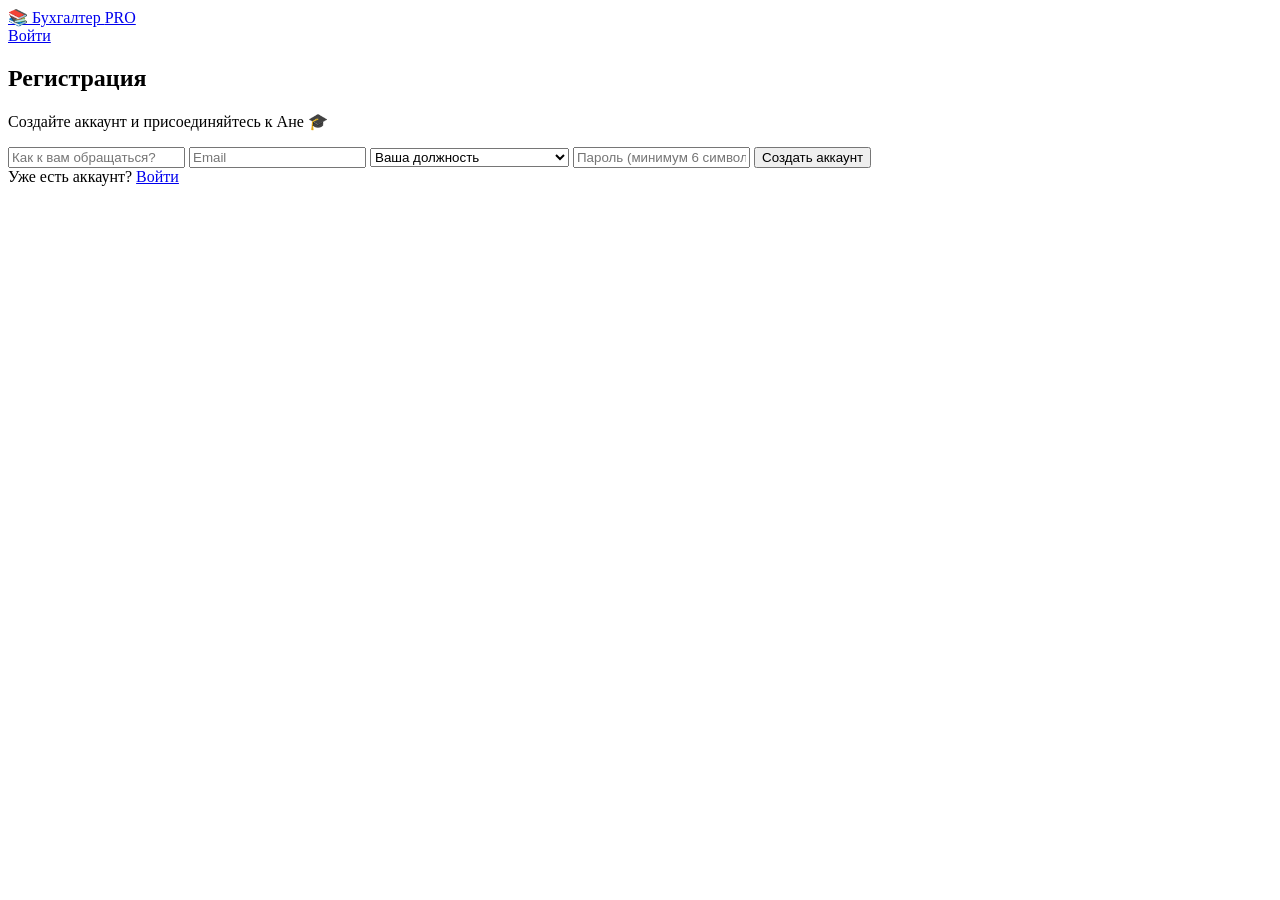
==== register.html @ e95168c7 "Add files via upload" ====
<!DOCTYPE html>
<html lang="ru">
<head>
<meta charset="UTF-8">
<meta name="viewport" content="width=device-width, initial-scale=1.0">
<title>Регистрация — Бухгалтер PRO</title>
<link rel="preconnect" href="https://yastatic.net" crossorigin>
<style>
@font-face { font-family: 'YS Text'; src: url('https://yastatic.net/s3/home/fonts/ys/4/text-regular.woff2') format('woff2'); font-weight: 400; font-display: swap; }
@font-face { font-family: 'YS Text'; src: url('https://yastatic.net/s3/home/fonts/ys/4/text-medium.woff2') format('woff2'); font-weight: 500; font-display: swap; }
@font-face { font-family: 'YS Text'; src: url('https://yastatic.net/s3/home/fonts/ys/4/text-bold.woff2') format('woff2'); font-weight: 700; font-display: swap; }
@font-face { font-family: 'YS Display Cond'; src: url('https://yastatic.net/s3/home/fonts/ys/4/display-cond-bold.woff2') format('woff2'); font-weight: 700; font-display: swap; }
@font-face { font-family: 'YS Display Cond'; src: url('https://yastatic.net/s3/home/fonts/ys/4/display-cond-black.woff2') format('woff2'); font-weight: 900; font-display: swap; }
</style>
<link rel="stylesheet" href="css/style.css">
</head>
<body>

<header>
  <div class="container header-inner">
    <a href="index.html" class="logo">📚 Бухгалтер <span>PRO</span></a>
    <nav class="nav">
      <a href="login.html">Войти</a>
    </nav>
  </div>
</header>

<section class="auth-section">
  <div class="auth-box">
    <h2>Регистрация</h2>
    <p class="sub">Создайте аккаунт и присоединяйтесь к Ане 🎓</p>
    <div class="error" id="reg-error"></div>
    <form onsubmit="register(event)">
      <input type="text" id="reg-name" placeholder="Как к вам обращаться?" required>
      <input type="email" id="reg-email" placeholder="Email" required>
      <select id="reg-role" required>
        <option value="">Ваша должность</option>
        <option value="Бухгалтер">Бухгалтер</option>
        <option value="Главный бухгалтер">Главный бухгалтер</option>
        <option value="Финансовый директор">Финансовый директор</option>
        <option value="HR">HR-специалист</option>
        <option value="Тревел-менеджер">Тревел-менеджер</option>
        <option value="Руководитель">Руководитель / Собственник</option>
        <option value="Другое">Другое</option>
      </select>
      <input type="password" id="reg-password" placeholder="Пароль (минимум 6 символов)" required minlength="6">
      <button type="submit" class="btn full-width">Создать аккаунт</button>
    </form>
    <div class="auth-switch">
      Уже есть аккаунт? <a href="login.html">Войти</a>
    </div>
  </div>
</section>

<script src="js/auth.js"></script>
</body>
</html>
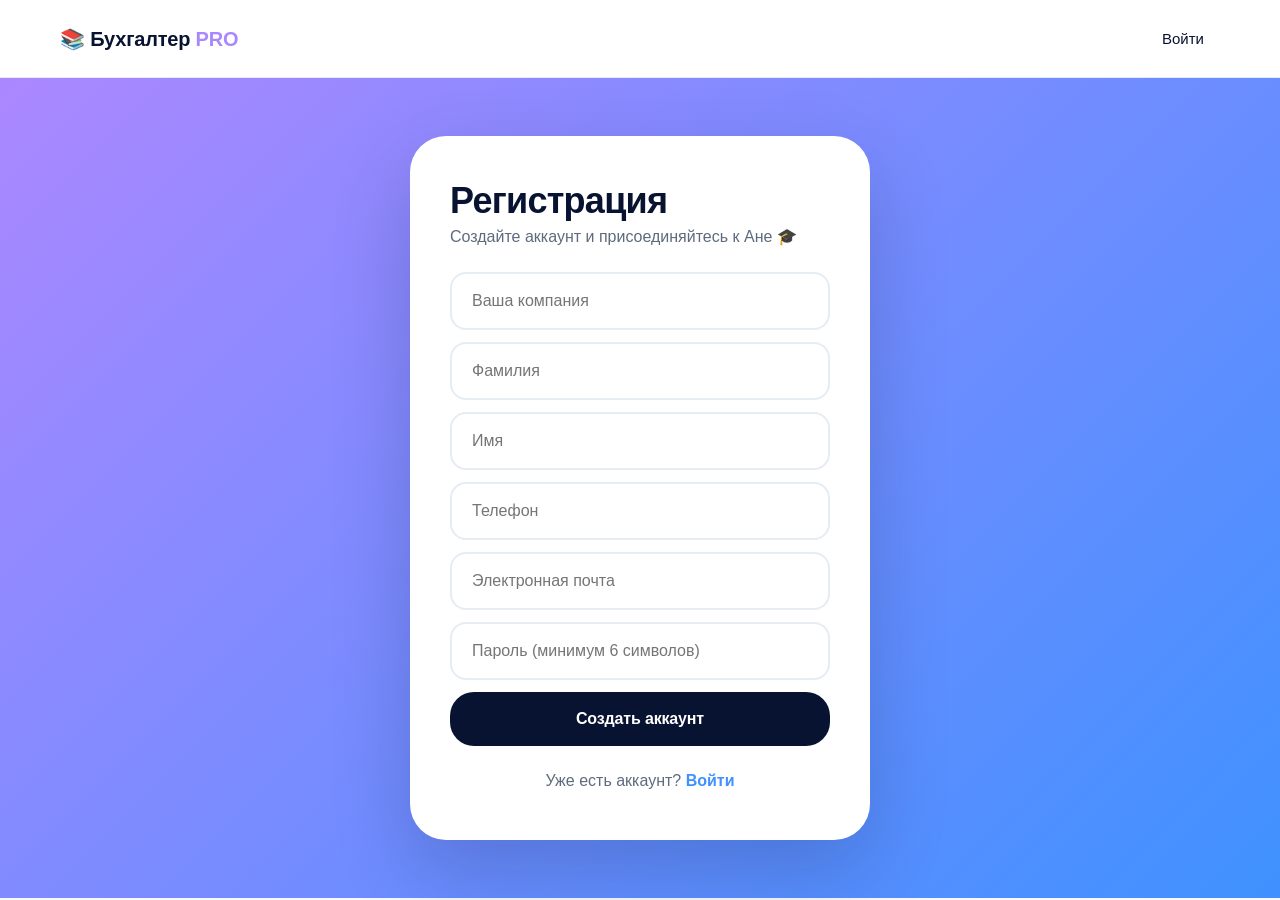
==== commit 3cd7a979: "Регистрация: поля Компания, Фамилия, Имя, Телефон, Email вместо обращения и должности" ====
--- a/register.html
+++ b/register.html
@@ -31,18 +31,11 @@
     <p class="sub">Создайте аккаунт и присоединяйтесь к Ане 🎓</p>
     <div class="error" id="reg-error"></div>
     <form onsubmit="register(event)">
-      <input type="text" id="reg-name" placeholder="Как к вам обращаться?" required>
-      <input type="email" id="reg-email" placeholder="Email" required>
-      <select id="reg-role" required>
-        <option value="">Ваша должность</option>
-        <option value="Бухгалтер">Бухгалтер</option>
-        <option value="Главный бухгалтер">Главный бухгалтер</option>
-        <option value="Финансовый директор">Финансовый директор</option>
-        <option value="HR">HR-специалист</option>
-        <option value="Тревел-менеджер">Тревел-менеджер</option>
-        <option value="Руководитель">Руководитель / Собственник</option>
-        <option value="Другое">Другое</option>
-      </select>
+      <input type="text" id="reg-company" placeholder="Ваша компания" required>
+      <input type="text" id="reg-lastname" placeholder="Фамилия" required>
+      <input type="text" id="reg-firstname" placeholder="Имя" required>
+      <input type="tel" id="reg-phone" placeholder="Телефон" required>
+      <input type="email" id="reg-email" placeholder="Электронная почта" required>
       <input type="password" id="reg-password" placeholder="Пароль (минимум 6 символов)" required minlength="6">
       <button type="submit" class="btn full-width">Создать аккаунт</button>
     </form>
--- a/css/style.css
+++ b/css/style.css
@@ -0,0 +1,1104 @@
+* { margin: 0; padding: 0; box-sizing: border-box; }
+
+:root {
+  /* Palette Yandex Командировки */
+  --primary: #AB87FF;
+  --primary-2: #3F91FF;
+  --primary-gradient: linear-gradient(135deg, #AB87FF 0%, #3F91FF 100%);
+  --dark: #081331;
+  --grey-text: #5E6B7D;
+  --grey-light: #95A3B5;
+  --bg-main: #F6FAFF;
+  --bg-card: #FFFFFF;
+  --bg-accent: #E5EEF8;
+  --border: #E5ECF4;
+  --green: #2D8659;
+  --green-bg: #E8F5EE;
+  --error: #E03414;
+  --error-bg: #FFE5E0;
+}
+
+body {
+  font-family: 'YS Text', -apple-system, BlinkMacSystemFont, 'Segoe UI', Roboto, Arial, sans-serif;
+  color: var(--dark);
+  line-height: 1.4;
+  background: var(--bg-main);
+  -webkit-font-smoothing: antialiased;
+}
+
+.container { max-width: 1200px; margin: 0 auto; padding: 0 20px; }
+
+/* HEADER */
+header {
+  background: #fff;
+  padding: 20px 0;
+  border-bottom: 1px solid var(--border);
+  position: sticky;
+  top: 0;
+  z-index: 100;
+}
+.header-inner { display: flex; justify-content: space-between; align-items: center; }
+.logo {
+  font-size: 20px;
+  font-weight: 700;
+  text-decoration: none;
+  color: var(--dark);
+  letter-spacing: -0.01em;
+}
+.logo span { color: var(--primary); }
+.nav { display: flex; gap: 12px; align-items: center; }
+.nav a {
+  color: var(--dark);
+  text-decoration: none;
+  font-weight: 500;
+  font-size: 15px;
+  padding: 8px 16px;
+  border-radius: 10px;
+  transition: background 0.2s;
+}
+.nav a:hover { background: var(--bg-accent); }
+.user-badge {
+  background: var(--bg-accent);
+  font-weight: 600;
+  font-size: 14px;
+}
+.user-badge.dark {
+  background: var(--dark);
+  color: #fff;
+}
+.user-badge.dark:hover { background: #313848; }
+
+/* BUTTONS */
+.btn {
+  display: inline-block;
+  padding: 18px 32px;
+  background: var(--dark);
+  color: #fff;
+  text-decoration: none;
+  border-radius: 24px;
+  font-size: 16px;
+  font-weight: 600;
+  border: none;
+  cursor: pointer;
+  transition: all 0.2s;
+  font-family: inherit;
+  letter-spacing: -0.01em;
+}
+.btn:hover {
+  background: #313848;
+  transform: translateY(-1px);
+}
+.btn.btn-light {
+  background: #fff;
+  color: var(--dark);
+}
+.btn.btn-light:hover { background: var(--bg-accent); }
+.btn.full-width { width: 100%; }
+.btn.btn-large { padding: 22px 48px; font-size: 18px; }
+.btn.btn-small { padding: 12px 24px; font-size: 14px; }
+.btn:disabled { opacity: 0.5; cursor: not-allowed; }
+
+/* HERO */
+.hero {
+  background: var(--primary-gradient);
+  padding: 100px 0;
+  color: #fff;
+  position: relative;
+  overflow: hidden;
+}
+.hero-grid {
+  display: grid;
+  grid-template-columns: 1fr 1fr;
+  gap: 60px;
+  align-items: center;
+  position: relative;
+  z-index: 2;
+}
+.hero h1 {
+  font-family: 'YS Display Cond', sans-serif;
+  font-size: 72px;
+  line-height: 0.95;
+  margin-bottom: 24px;
+  font-weight: 900;
+  letter-spacing: -0.02em;
+  color: #fff;
+}
+.hero .subtitle {
+  font-size: 22px;
+  margin-bottom: 32px;
+  color: rgba(255,255,255,0.9);
+  font-weight: 400;
+}
+.hero .meta { display: flex; gap: 8px; flex-wrap: wrap; margin-bottom: 40px; }
+.hero .meta span {
+  background: rgba(255,255,255,0.15);
+  padding: 8px 16px;
+  border-radius: 12px;
+  font-size: 14px;
+  font-weight: 500;
+  backdrop-filter: blur(10px);
+}
+.hero .btn {
+  background: #fff;
+  color: var(--dark);
+}
+.hero .btn:hover { background: var(--bg-accent); }
+
+.hero-illustration {
+  position: relative;
+  text-align: center;
+}
+.hero-illustration img {
+  max-width: 100%;
+  border-radius: 36px;
+  box-shadow: 0 30px 80px rgba(8,19,49,0.25);
+}
+.hero-bubble {
+  background: #fff;
+  color: var(--dark);
+  padding: 20px 24px;
+  border-radius: 20px;
+  margin-top: 1px;
+  position: relative;
+  z-index: 2;
+  font-size: 16px;
+  font-weight: 500;
+  box-shadow: 0 20px 50px rgba(8,19,49,0.15);
+  display: inline-block;
+  max-width: 320px;
+}
+
+/* SECTIONS — только белый и кремовый */
+section { padding: 100px 0; }
+.section-white { background: #F6FAFF; }
+.section-cream { background: var(--bg-main); }
+.section-dark {
+  background: var(--dark);
+  color: #fff;
+}
+.section-dark h2 { color: #fff; }
+.section-dark .character-card h3 { color: #fff; }
+.section-dark .character-card p { color: var(--grey-light); }
+
+h2 {
+  font-family: 'YS Display Cond', sans-serif;
+  font-size: 56px;
+  margin-bottom: 48px;
+  font-weight: 900;
+  text-align: center;
+  letter-spacing: -0.02em;
+  line-height: 0.95;
+  color: var(--dark);
+}
+h3 { font-size: 22px; margin-bottom: 12px; font-weight: 700; letter-spacing: -0.01em; }
+
+/* CARDS */
+.cards-grid {
+  display: grid;
+  grid-template-columns: repeat(auto-fit, minmax(260px, 1fr));
+  gap: 20px;
+}
+.pain-card, .feature-card {
+  padding: 40px;
+  background: #fff;
+  border-radius: 36px;
+  transition: transform 0.2s;
+  box-shadow: 0 4px 24px rgba(149,163,181,0.1);
+}
+.pain-card:hover, .feature-card:hover {
+  transform: translateY(-4px);
+}
+.pain-card .icon, .feature-card .icon { font-size: 40px; margin-bottom: 16px; }
+.pain-card h3, .feature-card h3 { color: var(--dark); }
+.pain-card p, .feature-card p { color: var(--grey-text); font-size: 16px; }
+
+/* CHARACTERS */
+.characters-grid {
+  display: grid;
+  grid-template-columns: repeat(auto-fit, minmax(200px, 1fr));
+  gap: -5px;
+  grid-auto-flow: column
+}
+.character-card {
+  background: rgba(255,255,255,0.05);
+  padding: 28px;
+  border-radius: 24px;
+  text-align: center;
+  transition: all 0.2s;
+}
+.character-card:hover {
+  transform: translateY(-4px);
+  background: rgba(255,255,255,0.1);
+}
+.character-card img {
+  width: 120px;
+  height: 120px;
+  border-radius: 50%;
+  object-fit: cover;
+  margin-bottom: 16px;
+  border: 3px solid var(--primary);
+}
+.character-card h3 { margin-bottom: 8px; font-size: 20px; }
+.character-card p { font-size: 14px; }
+
+/* CTA */
+.cta-section {
+  background: var(--primary-gradient);
+  text-align: center;
+  color: #fff;
+}
+.cta-section h2 { color: #fff; }
+.cta-section p {
+  font-size: 18px;
+  margin-bottom: 32px;
+  color: rgba(255,255,255,0.9);
+}
+.cta-section .btn {
+  background: #fff;
+  color: var(--dark);
+}
+
+/* FOOTER */
+footer {
+  background: var(--dark);
+  color: var(--grey-light);
+  padding: 32px 0;
+  text-align: center;
+  font-size: 14px;
+}
+
+/* AUTH */
+.auth-section {
+  min-height: calc(100vh - 80px);
+  display: flex;
+  align-items: center;
+  justify-content: center;
+  background: var(--primary-gradient);
+  padding: 40px 20px;
+}
+.auth-box {
+  background: #fff;
+  max-width: 460px;
+  width: 100%;
+  padding: 48px 40px;
+  border-radius: 36px;
+  box-shadow: 0 30px 80px rgba(8,19,49,0.2);
+}
+.auth-box h2 {
+  font-size: 36px;
+  margin-bottom: 8px;
+  text-align: left;
+  color: var(--dark);
+}
+.auth-box .sub { color: var(--grey-text); margin-bottom: 24px; font-size: 16px; }
+.auth-box input, .auth-box select {
+  width: 100%;
+  padding: 18px 20px;
+  margin-bottom: 12px;
+  border: 2px solid var(--border);
+  border-radius: 16px;
+  font-size: 16px;
+  font-family: inherit;
+  background: #fff;
+}
+.auth-box input:focus, .auth-box select:focus {
+  outline: none;
+  border-color: var(--primary);
+}
+.auth-switch { margin-top: 24px; text-align: center; color: var(--grey-text); }
+.auth-switch a { color: var(--primary-2); font-weight: 600; text-decoration: none; }
+.error {
+  color: var(--error);
+  font-size: 14px;
+  margin-bottom: 12px;
+  display: none;
+  background: var(--error-bg);
+  padding: 14px 16px;
+  border-radius: 12px;
+}
+.error.show { display: block; }
+
+/* DASHBOARD */
+.dashboard { padding: 48px 0; }
+.welcome-card {
+  background: var(--primary-gradient);
+  padding: 48px;
+  border-radius: 36px;
+  margin-bottom: 32px;
+  display: flex;
+  justify-content: space-between;
+  align-items: center;
+  flex-wrap: wrap;
+  gap: 24px;
+  color: #fff;
+}
+.welcome-text h2 {
+  text-align: left;
+  font-size: 42px;
+  margin-bottom: 8px;
+  color: #fff;
+}
+.welcome-text p { color: rgba(255,255,255,0.9); font-size: 18px; }
+.stats { display: flex; gap: 16px; }
+.stat {
+  background: rgba(255,255,255,0.2);
+  padding: 20px 28px;
+  border-radius: 20px;
+  text-align: center;
+  min-width: 90px;
+  backdrop-filter: blur(10px);
+}
+.stat-value { font-size: 32px; font-weight: 800; color: #fff; font-family: 'YS Display Cond', sans-serif; }
+.stat-label { font-size: 12px; color: rgba(255,255,255,0.8); text-transform: uppercase; letter-spacing: 0.05em; }
+
+.progress-section {
+  margin-bottom: 32px;
+  background: #fff;
+  padding: 24px 32px;
+  border-radius: 20px;
+  box-shadow: 0 4px 24px rgba(149,163,181,0.1);
+}
+.progress-info {
+  display: flex;
+  justify-content: space-between;
+  margin-bottom: 12px;
+  font-weight: 600;
+  color: var(--dark);
+}
+.progress-bar-bg {
+  background: var(--bg-accent);
+  height: 10px;
+  border-radius: 5px;
+  overflow: hidden;
+}
+.progress-bar {
+  background: var(--primary-gradient);
+  height: 100%;
+  transition: width 0.5s;
+  border-radius: 5px;
+}
+
+.modules-list { margin-top: 20px; }
+.module-item {
+  background: #fff;
+  border-radius: 24px;
+  padding: 28px;
+  margin-bottom: 12px;
+  display: flex;
+  align-items: center;
+  gap: 24px;
+  transition: all 0.2s;
+  cursor: pointer;
+  border: 2px solid transparent;
+  text-decoration: none;
+  color: inherit;
+  box-shadow: 0 4px 24px rgba(149,163,181,0.08);
+}
+.module-item:hover {
+  border-color: var(--primary);
+  transform: translateX(4px);
+}
+.module-item.locked { opacity: 0.5; cursor: not-allowed; }
+.module-item.locked:hover { transform: none; border-color: transparent; }
+.module-item.completed { background: var(--green-bg); }
+.module-status {
+  width: 56px;
+  height: 56px;
+  border-radius: 50%;
+  display: flex;
+  align-items: center;
+  justify-content: center;
+  font-size: 22px;
+  font-weight: 800;
+  flex-shrink: 0;
+  background: var(--primary-gradient);
+  color: #fff;
+}
+.module-item.completed .module-status { background: var(--green); }
+.module-item.locked .module-status { background: var(--border); color: var(--grey-light); }
+.module-info { flex: 1; }
+.module-info h3 { margin-bottom: 4px; }
+.module-info .meta-info { color: var(--grey-text); font-size: 14px; }
+.module-arrow { color: var(--grey-light); font-size: 24px; }
+
+.cert-cta {
+  background: var(--primary-gradient);
+  padding: 40px;
+  border-radius: 36px;
+  margin-top: 32px;
+  display: flex;
+  justify-content: space-between;
+  align-items: center;
+  flex-wrap: wrap;
+  gap: 20px;
+  color: #fff;
+}
+.cert-cta h3 { color: #fff; }
+.cert-cta p { color: rgba(255,255,255,0.9); }
+.cert-cta .btn { background: #fff; color: var(--dark); }
+
+/* LESSON */
+.lesson-page { padding: 40px 0; }
+.back-link {
+  color: var(--grey-text);
+  text-decoration: none;
+  margin-bottom: 24px;
+  display: inline-block;
+  font-weight: 500;
+}
+.back-link:hover { color: var(--primary-2); }
+
+.lesson-header {
+  background: #fff;
+  padding: 40px;
+  border-radius: 36px 36px 0 0;
+  border-bottom: 1px solid var(--border);
+}
+.lesson-header h1 {
+  font-size: 36px;
+  margin-bottom: 8px;
+  font-family: 'YS Display Cond', sans-serif;
+  letter-spacing: -0.02em;
+  color: var(--dark);
+}
+.lesson-header .meta-info { color: var(--grey-text); font-size: 14px; }
+
+/* COMIC */
+.comic-section {
+  background: var(--bg-main);
+  padding: 48px 40px;
+}
+.comic-section h2 { color: var(--dark); }
+.comic-strip {
+  display: grid;
+  grid-template-columns: repeat(auto-fit, minmax(280px, 1fr));
+  gap: 20px;
+  margin-top: 24px;
+}
+.comic-panel {
+  background: #fff;
+  border-radius: 24px;
+  overflow: hidden;
+  position: relative;
+  box-shadow: 0 4px 24px rgba(149,163,181,0.1);
+}
+.comic-panel img {
+  width: 100%;
+  height: 280px;
+  object-fit: cover;
+  display: block;
+  background: var(--bg-accent);
+}
+.comic-panel .placeholder {
+  width: 100%;
+  height: 280px;
+  background: var(--primary-gradient);
+  display: flex;
+  align-items: center;
+  justify-content: center;
+  font-size: 80px;
+}
+.comic-caption {
+  padding: 20px;
+  background: #fff;
+  font-weight: 500;
+  font-size: 15px;
+  color: var(--dark);
+  line-height: 1.5;
+}
+.comic-number {
+  position: absolute;
+  top: 16px;
+  left: 16px;
+  background: var(--primary);
+  color: #fff;
+  width: 36px;
+  height: 36px;
+  border-radius: 50%;
+  display: flex;
+  align-items: center;
+  justify-content: center;
+  font-weight: 800;
+  z-index: 2;
+  font-size: 16px;
+}
+
+/* CARDS-SLIDES */
+.cards-slider {
+  background: #fff;
+  padding: 48px 40px;
+  border-top: 1px solid var(--border);
+}
+.cards-slider h2 { color: var(--dark); }
+.slides-container {
+  position: relative;
+  max-width: 640px;
+  margin: 0 auto;
+}
+.slide-card {
+  background: var(--bg-main);
+  color: var(--dark);
+  padding: 56px 48px;
+  border-radius: 32px;
+  min-height: 360px;
+  display: none;
+  flex-direction: column;
+  justify-content: center;
+  text-align: center;
+}
+.slide-card.active { display: flex; }
+.slide-card .slide-icon { font-size: 72px; margin-bottom: 24px; }
+.slide-card h3 {
+  font-size: 32px;
+  margin-bottom: 16px;
+  color: var(--dark);
+  font-family: 'YS Display Cond', sans-serif;
+  letter-spacing: -0.01em;
+}
+.slide-card p { font-size: 18px; color: var(--grey-text); line-height: 1.5; }
+.slides-controls {
+  display: flex;
+  justify-content: space-between;
+  align-items: center;
+  margin-top: 24px;
+  gap: 16px;
+}
+.slides-dots {
+  display: flex;
+  gap: 8px;
+}
+.slide-dot {
+  width: 10px;
+  height: 10px;
+  border-radius: 50%;
+  background: var(--bg-accent);
+  cursor: pointer;
+  transition: all 0.2s;
+}
+.slide-dot.active {
+  background: var(--primary);
+  width: 32px;
+  border-radius: 5px;
+}
+.slide-btn {
+  background: var(--dark);
+  color: #fff;
+  border: none;
+  padding: 14px 24px;
+  border-radius: 14px;
+  cursor: pointer;
+  font-weight: 600;
+  font-family: inherit;
+  font-size: 15px;
+}
+.slide-btn:disabled { opacity: 0.3; cursor: not-allowed; }
+
+/* DIALOG */
+.dialog-section {
+  background: var(--bg-main);
+  padding: 48px 40px;
+  border-top: 1px solid var(--border);
+}
+.dialog-section h2 { color: var(--dark); }
+.dialog-container {
+  max-width: 640px;
+  margin: 0 auto;
+  background: #fff;
+  border-radius: 32px;
+  padding: 32px;
+  box-shadow: 0 10px 40px rgba(149,163,181,0.1);
+}
+.dialog-message {
+  display: flex;
+  gap: 12px;
+  margin-bottom: 16px;
+  align-items: flex-end;
+}
+.dialog-message.right { flex-direction: row-reverse; }
+.dialog-avatar {
+  width: 44px;
+  height: 44px;
+  border-radius: 50%;
+  flex-shrink: 0;
+  overflow: hidden;
+  background: var(--bg-accent);
+  border: 2px solid #fff;
+  box-shadow: 0 2px 8px rgba(8,19,49,0.1);
+}
+.dialog-avatar img {
+  width: 100%;
+  height: 100%;
+  object-fit: cover;
+}
+.dialog-avatar .avatar-fallback {
+  width: 100%;
+  height: 100%;
+  display: flex;
+  align-items: center;
+  justify-content: center;
+  font-size: 22px;
+  color: #fff;
+}
+.dialog-bubble {
+  max-width: 75%;
+  padding: 14px 20px;
+  background: var(--bg-main);
+  border-radius: 20px 20px 20px 4px;
+  position: relative;
+  font-size: 15px;
+  line-height: 1.4;
+}
+.dialog-message.right .dialog-bubble {
+  background: var(--primary-gradient);
+  color: #fff;
+  border-radius: 20px 20px 4px 20px;
+}
+.dialog-message.right .dialog-bubble .dialog-name {
+  color: rgba(255,255,255,0.9);
+}
+.dialog-name {
+  font-size: 12px;
+  font-weight: 700;
+  margin-bottom: 4px;
+  color: var(--primary-2);
+}
+
+/* CONTENT */
+.lesson-content {
+  background: #fff;
+  padding: 48px 40px;
+}
+.lesson-content h1 { font-size: 32px; margin-bottom: 24px; font-family: 'YS Display Cond', sans-serif; }
+.lesson-content h3 { margin-top: 36px; font-size: 24px; color: var(--dark); }
+.lesson-content p { margin-bottom: 16px; font-size: 17px; color: var(--dark); line-height: 1.5; }
+.lesson-content ul, .lesson-content ol { margin: 12px 0 16px 24px; }
+.lesson-content li { margin-bottom: 8px; line-height: 1.5; }
+.lesson-content strong { color: var(--dark); font-weight: 600; }
+
+/* INFO BOXES */
+.info-box, .warning-box, .success-box, .pro-tip {
+  padding: 24px 28px;
+  border-radius: 20px;
+  margin: 24px 0;
+  background: var(--bg-main);
+}
+.warning-box { border-left: 4px solid var(--error); }
+.success-box {
+  background: var(--green-bg);
+  border-left: 4px solid var(--green);
+}
+.pro-tip {
+  background: var(--bg-accent);
+  border-left: 4px solid var(--primary);
+}
+
+/* TABLES */
+.compare-table {
+  width: 100%;
+  border-collapse: collapse;
+  margin: 24px 0;
+  background: #fff;
+  border-radius: 20px;
+  overflow: hidden;
+  box-shadow: 0 2px 10px rgba(149,163,181,0.1);
+}
+.compare-table th, .compare-table td {
+  padding: 18px 24px;
+  text-align: left;
+  border-bottom: 1px solid var(--border);
+}
+.compare-table th {
+  background: var(--dark);
+  color: #fff;
+  font-weight: 700;
+}
+.compare-table tr:last-child td { border-bottom: none; }
+.compare-table tr:nth-child(even) { background: var(--bg-main); }
+
+/* MICRO QUIZ */
+.micro-quiz {
+  background: var(--bg-main);
+  border-radius: 24px;
+  padding: 32px;
+  margin: 32px 0;
+}
+.micro-quiz .label {
+  background: var(--primary);
+  color: #fff;
+  padding: 6px 14px;
+  border-radius: 12px;
+  font-size: 12px;
+  font-weight: 700;
+  display: inline-block;
+  margin-bottom: 16px;
+  text-transform: uppercase;
+  letter-spacing: 0.05em;
+}
+.micro-quiz .q { font-weight: 700; margin-bottom: 20px; font-size: 18px; color: var(--dark); }
+.micro-quiz .options { display: flex; flex-direction: column; gap: 8px; }
+.micro-quiz button {
+  text-align: left;
+  padding: 16px 20px;
+  background: #fff;
+  border: 2px solid var(--border);
+  border-radius: 16px;
+  cursor: pointer;
+  font-size: 15px;
+  transition: all 0.2s;
+  font-family: inherit;
+  color: var(--dark);
+}
+.micro-quiz button:hover { border-color: var(--primary); }
+.micro-quiz button.correct {
+  background: var(--green-bg);
+  border-color: var(--green);
+  color: var(--green);
+  font-weight: 600;
+}
+.micro-quiz button.wrong {
+  background: var(--error-bg);
+  border-color: var(--error);
+  color: var(--error);
+}
+.micro-quiz .feedback {
+  margin-top: 16px;
+  padding: 16px;
+  border-radius: 14px;
+  display: none;
+  font-size: 14px;
+}
+.micro-quiz .feedback.show { display: block; }
+.micro-quiz .feedback.right { background: var(--green-bg); color: var(--green); }
+.micro-quiz .feedback.wrong { background: var(--error-bg); color: var(--error); }
+
+/* QUEST */
+.quest {
+  background: var(--dark);
+  color: #fff;
+  padding: 40px;
+  border-radius: 32px;
+  margin: 32px 0;
+}
+.quest-label {
+  background: var(--primary);
+  color: #fff;
+  padding: 6px 16px;
+  border-radius: 12px;
+  font-size: 12px;
+  font-weight: 700;
+  display: inline-block;
+  margin-bottom: 20px;
+  text-transform: uppercase;
+  letter-spacing: 0.05em;
+}
+.quest h4 {
+  color: #fff;
+  font-size: 24px;
+  margin-bottom: 12px;
+  font-family: 'YS Display Cond', sans-serif;
+}
+.quest > p { color: rgba(255,255,255,0.9); }
+.quest-items {
+  display: flex;
+  flex-wrap: wrap;
+  gap: 12px;
+  margin: 24px 0;
+}
+.quest-item {
+  background: rgba(255,255,255,0.1);
+  padding: 14px 20px;
+  border-radius: 14px;
+  cursor: pointer;
+  border: 2px solid transparent;
+  transition: all 0.2s;
+  user-select: none;
+}
+.quest-item:hover {
+  background: rgba(255,255,255,0.2);
+}
+.quest-item.selected {
+  background: rgba(171,135,255,0.3);
+  border-color: var(--primary);
+}
+.quest-item.correct {
+  background: var(--green-bg);
+  border-color: var(--green);
+  color: var(--green);
+}
+.quest-item.wrong {
+  background: var(--error-bg);
+  border-color: var(--error);
+  color: var(--error);
+}
+.quest-result {
+  margin-top: 20px;
+  padding: 20px;
+  border-radius: 14px;
+  display: none;
+  font-weight: 600;
+}
+.quest-result.show { display: block; }
+.quest-result.pass { background: var(--green-bg); color: var(--green); }
+.quest-result.fail { background: var(--bg-main); color: var(--dark); }
+
+/* CALCULATOR */
+.calculator {
+  background: var(--dark);
+  color: #fff;
+  padding: 32px;
+  border-radius: 24px;
+  margin: 32px 0;
+}
+.calculator h4 {
+  color: #fff;
+  margin-bottom: 20px;
+  font-size: 20px;
+  font-family: 'YS Display Cond', sans-serif;
+}
+.calc-row {
+  display: flex;
+  gap: 12px;
+  align-items: center;
+  margin-bottom: 14px;
+  flex-wrap: wrap;
+}
+.calc-row label { min-width: 200px; }
+.calc-row input, .calc-row select {
+  background: rgba(255,255,255,0.1);
+  border: 1px solid rgba(255,255,255,0.3);
+  color: #fff;
+  padding: 14px 18px;
+  border-radius: 12px;
+  flex: 1;
+  font-size: 15px;
+  min-width: 100px;
+  font-family: inherit;
+}
+.calc-row input:focus, .calc-row select:focus {
+  outline: none;
+  border-color: var(--primary);
+}
+.calc-result {
+  background: var(--primary-gradient);
+  color: #fff;
+  padding: 24px;
+  border-radius: 16px;
+  margin-top: 20px;
+  font-size: 16px;
+  font-weight: 600;
+  line-height: 1.8;
+}
+
+/* DOWNLOAD */
+.download-card {
+  background: var(--bg-main);
+  padding: 24px;
+  border-radius: 20px;
+  display: flex;
+  align-items: center;
+  gap: 16px;
+  margin: 16px 0;
+  cursor: pointer;
+  transition: all 0.2s;
+  border: 2px solid transparent;
+}
+.download-card:hover {
+  border-color: var(--primary);
+  transform: translateX(4px);
+}
+.download-card .dl-icon { font-size: 36px; }
+.download-card .dl-info { flex: 1; }
+.download-card .dl-info b { display: block; font-size: 16px; color: var(--dark); }
+.download-card .dl-info span { color: var(--grey-text); font-size: 14px; }
+
+/* FINAL QUIZ */
+.quiz-final {
+  background: #fff;
+  padding: 40px;
+  border-top: 1px solid var(--border);
+}
+.quiz-final h2 { text-align: left; font-size: 28px; margin-bottom: 8px; }
+.quiz-question { margin: 28px 0; }
+.quiz-question p { font-weight: 600; margin-bottom: 14px; font-size: 17px; color: var(--dark); }
+.quiz-option {
+  display: block;
+  padding: 18px 24px;
+  background: var(--bg-main);
+  border-radius: 16px;
+  margin-bottom: 10px;
+  cursor: pointer;
+  transition: all 0.2s;
+  border: 2px solid transparent;
+}
+.quiz-option:hover { border-color: var(--primary); }
+.quiz-option input { margin-right: 12px; }
+.quiz-option.correct {
+  background: var(--green-bg);
+  border-color: var(--green);
+}
+.quiz-option.wrong {
+  background: var(--error-bg);
+  border-color: var(--error);
+}
+.quiz-result-final {
+  padding: 24px;
+  border-radius: 16px;
+  margin: 24px 0;
+  display: none;
+  font-weight: 600;
+}
+.quiz-result-final.show { display: block; }
+.quiz-result-final.pass { background: var(--green-bg); color: var(--green); }
+.quiz-result-final.fail { background: var(--error-bg); color: var(--error); }
+
+/* MODULE COMPLETE */
+.module-complete {
+  background: var(--primary-gradient);
+  padding: 56px 40px;
+  border-radius: 0 0 36px 36px;
+  text-align: center;
+  display: none;
+  margin-top: 0;
+  color: #fff;
+}
+.module-complete.show { display: block; }
+.module-complete .icon-big {
+  font-size: 80px;
+  margin-bottom: 24px;
+}
+.module-complete h2 {
+  text-align: center;
+  font-size: 42px;
+  margin-bottom: 12px;
+  color: #fff;
+  font-family: 'YS Display Cond', sans-serif;
+}
+.module-complete p {
+  font-size: 18px;
+  color: rgba(255,255,255,0.9);
+  margin-bottom: 32px;
+}
+.module-complete .actions {
+  display: flex;
+  gap: 12px;
+  justify-content: center;
+  flex-wrap: wrap;
+}
+.module-complete .actions .btn {
+  background: #fff;
+  color: var(--dark);
+}
+.module-complete .actions .btn:hover { background: var(--bg-accent); }
+.module-complete .actions .btn.btn-light {
+  background: rgba(255,255,255,0.15);
+  color: #fff;
+  border: 2px solid rgba(255,255,255,0.3);
+}
+.module-complete .actions .btn.btn-light:hover {
+  background: rgba(255,255,255,0.25);
+}
+.module-complete .xp-earned {
+  display: inline-block;
+  background: rgba(255,255,255,0.2);
+  color: #fff;
+  padding: 10px 24px;
+  border-radius: 24px;
+  font-weight: 700;
+  margin-bottom: 24px;
+  backdrop-filter: blur(10px);
+}
+
+/* CERTIFICATE */
+.certificate-page { padding: 80px 20px; text-align: center; }
+.certificate {
+  background: #fff;
+  padding: 80px 60px;
+  border-radius: 36px;
+  border: 8px solid var(--primary);
+  max-width: 720px;
+  margin: 0 auto;
+  box-shadow: 0 40px 100px rgba(8,19,49,0.15);
+}
+.certificate .seal { font-size: 80px; margin-bottom: 24px; }
+.certificate h1 {
+  font-size: 56px;
+  margin-bottom: 40px;
+  color: var(--dark);
+  font-family: 'YS Display Cond', sans-serif;
+  letter-spacing: -0.02em;
+}
+.cert-name {
+  font-size: 42px;
+  color: var(--primary-2);
+  margin: 24px 0;
+  font-weight: 800;
+  border-bottom: 2px solid var(--primary);
+  padding-bottom: 12px;
+  display: inline-block;
+  font-family: 'YS Display Cond', sans-serif;
+}
+.certificate p { font-size: 18px; margin: 12px 0; color: var(--grey-text); }
+.cert-course { font-size: 28px; font-weight: 700; margin: 24px 0; color: var(--dark); }
+.cert-date { color: var(--grey-light); margin-top: 32px; }
+.cert-actions { margin-top: 40px; }
+
+/* MODAL */
+.modal {
+  display: none;
+  position: fixed;
+  top: 0;
+  left: 0;
+  width: 100%;
+  height: 100%;
+  background: rgba(8,19,49,0.6);
+  z-index: 1000;
+  align-items: center;
+  justify-content: center;
+}
+.modal.show { display: flex; }
+.modal-content {
+  background: #fff;
+  padding: 56px 48px;
+  border-radius: 36px;
+  max-width: 500px;
+  text-align: center;
+  margin: 20px;
+}
+.modal-content .icon-big { font-size: 80px; }
+.modal-content h2 { margin: 24px 0 12px; text-align: center; color: var(--dark); }
+.modal-content p { margin-bottom: 32px; color: var(--grey-text); }
+
+/* READING PROGRESS */
+.reading-progress {
+  position: fixed;
+  top: 0;
+  left: 0;
+  height: 3px;
+  background: var(--primary-gradient);
+  width: 0%;
+  z-index: 200;
+  transition: width 0.1s;
+}
+
+@media print {
+  .no-print { display: none !important; }
+  header { display: none !important; }
+}
+
+@media (max-width: 768px) {
+  .hero h1 { font-size: 42px; }
+  .hero .subtitle { font-size: 18px; }
+  h2 { font-size: 36px; }
+  section { padding: 60px 0; }
+  .hero-grid { grid-template-columns: 1fr; }
+  .lesson-content, .lesson-header, .comic-section, .dialog-section, .cards-slider, .quiz-final, .module-complete {
+    padding: 24px;
+  }
+  .comic-panel img, .comic-panel .placeholder { height: 200px; }
+  .welcome-card { flex-direction: column; align-items: flex-start; }
+  .welcome-text h2 { font-size: 28px; }
+  .stats { width: 100%; justify-content: space-around; }
+  .certificate { padding: 40px 24px; }
+  .certificate h1 { font-size: 38px; }
+  .cert-name { font-size: 28px; }
+}
